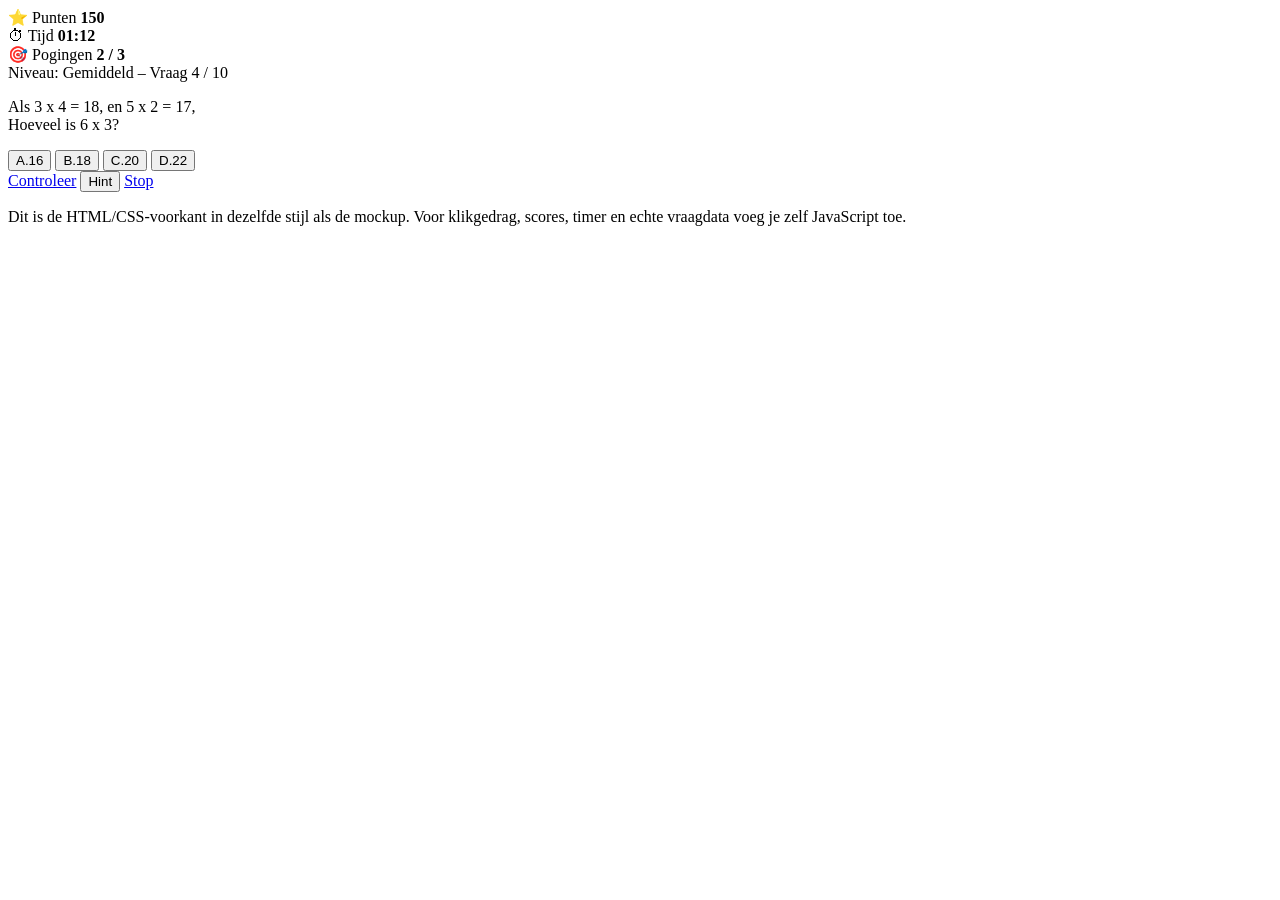
==== html/game.html @ 49a7d64b "eerste commit" ====
<!DOCTYPE html>
<html lang="nl">
<head>
  <meta charset="UTF-8" />
  <meta name="viewport" content="width=device-width, initial-scale=1.0" />
  <title>IQ Puzzel - Spel</title>
  <link rel="stylesheet" href="styles.css" />
</head>
<body class="page game-page">
  <main class="phone">
    <section class="screen-pad">
      <div class="status-row">
        <div class="status-item">
          <span>⭐ Punten</span>
          <strong>150</strong>
        </div>
        <div class="status-item">
          <span>⏱ Tijd</span>
          <strong>01:12</strong>
        </div>
        <div class="status-item">
          <span>🎯 Pogingen</span>
          <strong>2 / 3</strong>
        </div>
      </div>

      <div class="level-line">Niveau: Gemiddeld – Vraag 4 / 10</div>

      <section class="question-box">
        <p>Als 3 x 4 = 18, en 5 x 2 = 17,<br>Hoeveel is 6 x 3?</p>
      </section>

      <section class="answer-list" aria-label="Antwoordopties">
        <button class="answer" type="button"><span class="letter">A.</span><span class="value">16</span></button>
        <button class="answer" type="button"><span class="letter">B.</span><span class="value">18</span></button>
        <button class="answer" type="button"><span class="letter">C.</span><span class="value">20</span></button>
        <button class="answer" type="button"><span class="letter">D.</span><span class="value">22</span></button>
      </section>

      <div class="action-row">
        <a class="btn blue" href="results.html">Controleer</a>
        <button class="btn purple" type="button">Hint</button>
        <a class="btn red" href="index.html">Stop</a>
      </div>

      <p class="note">
        Dit is de HTML/CSS-voorkant in dezelfde stijl als de mockup.
        Voor klikgedrag, scores, timer en echte vraagdata voeg je zelf JavaScript toe.
      </p>
    </section>
  </main>
</body>
</html>
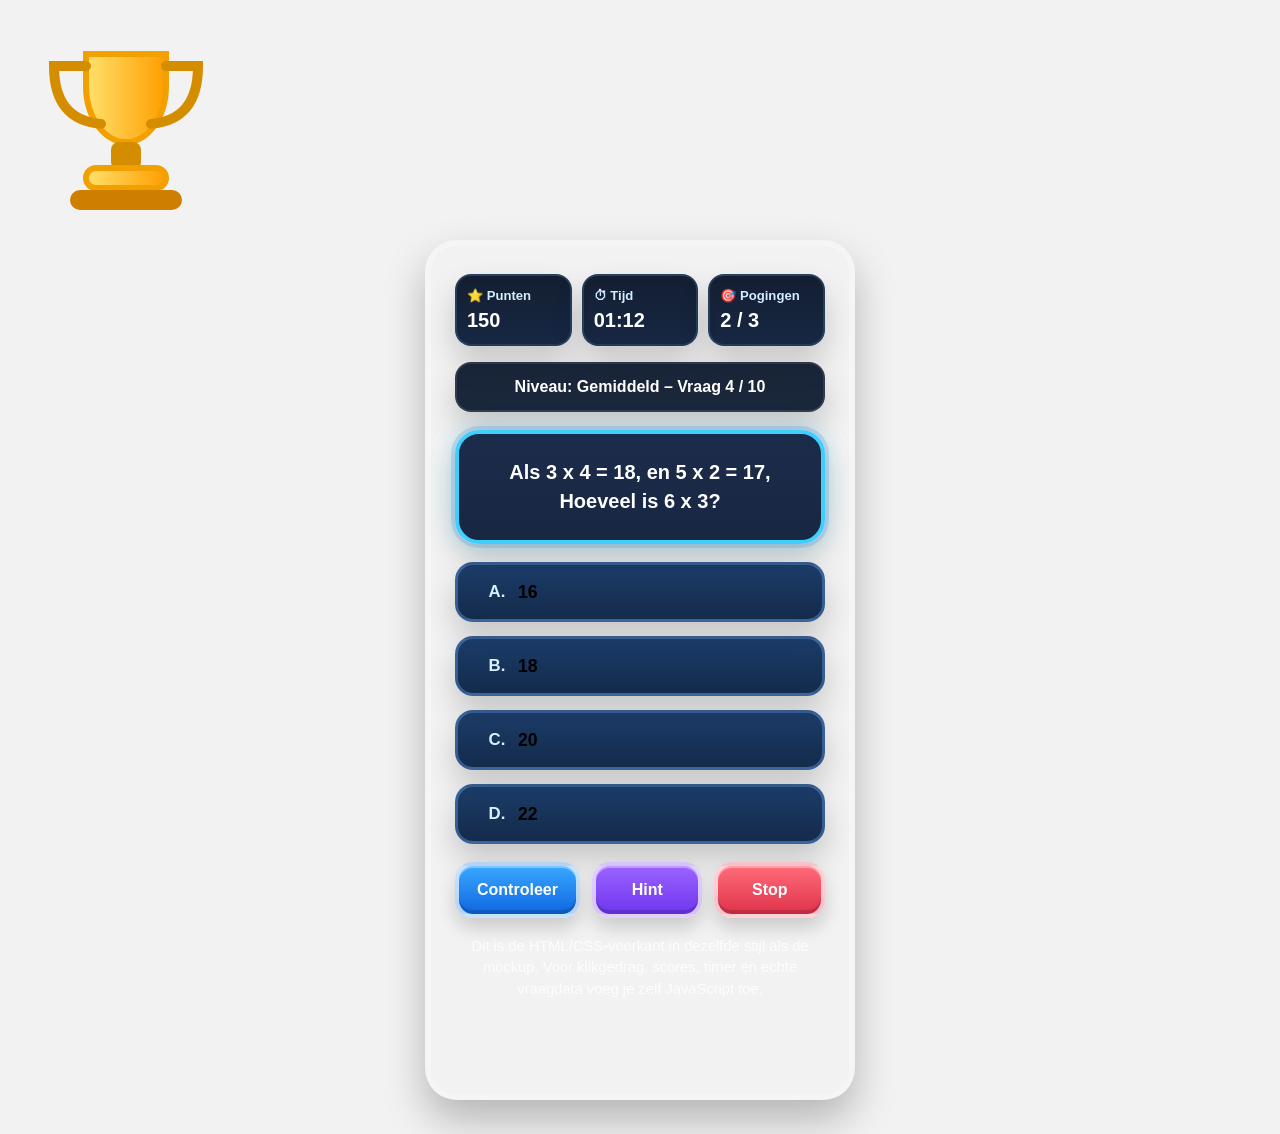
==== commit 154bb9fb: "html aangepast en linken toegevoegt" ====
--- a/html/game.html
+++ b/html/game.html
@@ -4,7 +4,8 @@
   <meta charset="UTF-8" />
   <meta name="viewport" content="width=device-width, initial-scale=1.0" />
   <title>IQ Puzzel - Spel</title>
-  <link rel="stylesheet" href="styles.css" />
+  <link rel="stylesheet" href="../css/styles.css" />
+  <img src="../img/trophy.svg" alt="Trofee" />
 </head>
 <body class="page game-page">
   <main class="phone">
@@ -49,5 +50,6 @@
       </p>
     </section>
   </main>
+  <script src="../js/script.js"></script>
 </body>
 </html>
--- a/css/styles.css
+++ b/css/styles.css
@@ -0,0 +1,370 @@
+* { box-sizing: border-box; margin: 0; padding: 0; }
+
+:root{
+  --white:#fff;
+  --blue1:#1d89ff;
+  --blue2:#0b56ca;
+  --blueDark:#071428;
+  --bluePanel:#0f2d57;
+  --textDark:#173057;
+  --yellow1:#ffd84e;
+  --yellow2:#ff9e00;
+  --orange1:#ffb32c;
+  --orange2:#ff7f00;
+  --purple1:#9a63ff;
+  --purple2:#6f36ef;
+  --cyan1:#39d8ff;
+  --cyan2:#12a7d9;
+  --green1:#77dc3f;
+  --green2:#47b822;
+  --red1:#ff6c79;
+  --red2:#df324a;
+  --softShadow:0 16px 30px rgba(0,0,0,.18);
+  --cardShadow:0 18px 40px rgba(23,48,87,.18);
+}
+
+html { scroll-behavior: smooth; }
+
+body{
+  font-family: Arial, Helvetica, sans-serif;
+  min-height:100vh;
+  color:var(--white);
+}
+
+img{ max-width:100%; display:block; }
+a{ text-decoration:none; color:inherit; }
+
+.page{
+  min-height:100vh;
+  padding: 20px 16px 34px;
+}
+
+.phone{
+  width:min(100%, 430px);
+  margin:0 auto;
+  min-height: calc(100vh - 40px);
+  border-radius: 32px;
+  overflow:hidden;
+  position:relative;
+  box-shadow: 0 20px 40px rgba(0,0,0,.25);
+  border: 6px solid rgba(255,255,255,.2);
+}
+
+.start-page{
+  background:
+    linear-gradient(rgba(20,98,211,.15), rgba(20,98,211,.15)),
+    url("img/bg-start.svg") center/cover no-repeat;
+}
+
+.game-page{
+  background:
+    linear-gradient(rgba(0,0,0,.05), rgba(0,0,0,.05)),
+    url("img/bg-game.svg") center/cover no-repeat;
+}
+
+.results-page{
+  background:
+    linear-gradient(rgba(15,7,38,.1), rgba(15,7,38,.1)),
+    url("img/bg-results.svg") center/cover no-repeat;
+}
+
+.screen-pad{
+  padding: 28px 24px 36px;
+}
+
+.logo-wrap{
+  text-align:center;
+  margin-top: 10px;
+}
+
+.logo-main{
+  font-size: clamp(3.4rem, 14vw, 5.8rem);
+  line-height: .88;
+  font-weight: 900;
+  letter-spacing: 1px;
+  text-transform: uppercase;
+  color:#ffe958;
+  text-shadow:
+    0 6px 0 #e14634,
+    0 10px 0 rgba(0,0,0,.18);
+  -webkit-text-stroke: 7px #e14634;
+  paint-order: stroke fill;
+}
+
+.logo-sub{
+  font-size: clamp(2.8rem, 12vw, 5rem);
+  line-height: .9;
+  font-weight: 900;
+  color:#c7efff;
+  text-shadow:
+    0 6px 0 #0053d6,
+    0 10px 0 rgba(0,0,0,.18);
+  -webkit-text-stroke: 7px #0053d6;
+  paint-order: stroke fill;
+}
+
+.bulb{
+  position:absolute;
+  top: 52px;
+  right: 24px;
+  font-size: 4rem;
+  filter: drop-shadow(0 8px 12px rgba(0,0,0,.18));
+}
+
+.subtitle{
+  text-align:center;
+  font-size: 1.05rem;
+  line-height: 1.45;
+  font-weight: 800;
+  margin: 18px auto 28px;
+  max-width: 290px;
+  text-shadow: 0 2px 0 rgba(0,0,0,.08);
+}
+
+.menu{
+  display:grid;
+  gap: 16px;
+  margin-top: 16px;
+}
+
+.btn{
+  min-height: 64px;
+  display:flex;
+  align-items:center;
+  justify-content:center;
+  text-align:center;
+  padding: 12px 18px;
+  border-radius: 22px;
+  color:#fff;
+  font-weight: 900;
+  font-size: 1.15rem;
+  box-shadow:
+    inset 0 2px 0 rgba(255,255,255,.35),
+    inset 0 -4px 0 rgba(0,0,0,.15),
+    0 10px 18px rgba(0,0,0,.16);
+  border: 4px solid rgba(255,255,255,.7);
+}
+
+.btn.orange{ background: linear-gradient(180deg, var(--orange1), var(--orange2)); }
+.btn.purple{ background: linear-gradient(180deg, var(--purple1), var(--purple2)); }
+.btn.cyan{ background: linear-gradient(180deg, var(--cyan1), var(--cyan2)); }
+.btn.yellow{ background: linear-gradient(180deg, #ffc931, #f2a100); }
+.btn.green{ background: linear-gradient(180deg, var(--green1), var(--green2)); }
+.btn.blue{ background: linear-gradient(180deg, #3aa8ff, #0e66e0); }
+.btn.red{ background: linear-gradient(180deg, var(--red1), var(--red2)); }
+
+.corner-emoji{
+  position:absolute;
+  font-size: 4rem;
+  opacity:.95;
+  filter: drop-shadow(0 8px 8px rgba(0,0,0,.12));
+}
+.corner-emoji.left{ left: -6px; bottom: 4px; }
+.corner-emoji.right{ right: 10px; bottom: 28px; }
+
+.section-title{
+  text-align:center;
+  font-size: 1.7rem;
+  font-weight: 900;
+  margin-bottom: 18px;
+  text-shadow: 0 2px 8px rgba(0,0,0,.18);
+}
+
+.card-panel{
+  background: rgba(5,17,36,.66);
+  border: 3px solid rgba(255,255,255,.18);
+  border-radius: 26px;
+  padding: 18px;
+  box-shadow: var(--softShadow);
+  backdrop-filter: blur(4px);
+}
+
+.how-list{
+  display:grid;
+  gap: 12px;
+  margin: 10px 0 20px;
+}
+.how-list li{
+  margin-left: 20px;
+  line-height:1.5;
+  font-weight:700;
+}
+
+.level-grid{
+  display:grid;
+  gap: 16px;
+  margin-top: 18px;
+}
+.level-card{
+  background: rgba(255,255,255,.12);
+  border: 3px solid rgba(255,255,255,.14);
+  border-radius: 24px;
+  padding: 16px;
+}
+.level-card h3{
+  font-size: 1.3rem;
+  margin-bottom: 8px;
+}
+.level-card p{
+  line-height:1.45;
+  margin-bottom: 14px;
+  color: #dbeaff;
+}
+
+.status-row{
+  display:grid;
+  grid-template-columns: repeat(3, 1fr);
+  gap: 10px;
+  margin-bottom: 16px;
+}
+.status-item{
+  background: linear-gradient(180deg, rgba(7,18,38,.95), rgba(10,28,57,.95));
+  border: 2px solid rgba(115,190,255,.18);
+  border-radius: 16px;
+  padding: 12px 10px;
+  box-shadow: var(--softShadow);
+}
+.status-item span{
+  display:block;
+  color:#d4edff;
+  font-size:.82rem;
+  font-weight:700;
+  margin-bottom: 6px;
+}
+.status-item strong{
+  font-size:1.25rem;
+  font-weight:900;
+}
+
+.level-line{
+  background: rgba(8,21,43,.92);
+  border: 2px solid rgba(255,255,255,.1);
+  border-radius: 16px;
+  text-align:center;
+  padding: 14px 16px;
+  font-size: 1rem;
+  font-weight: 800;
+  margin-bottom: 18px;
+  box-shadow: var(--softShadow);
+}
+
+.question-box{
+  background:
+    linear-gradient(180deg, rgba(16,33,66,.95), rgba(12,28,56,.95));
+  border: 4px solid #3fcfff;
+  border-radius: 24px;
+  padding: 24px 18px;
+  box-shadow:
+    0 0 0 4px rgba(40,117,198,.18),
+    0 0 22px rgba(63,207,255,.36),
+    var(--softShadow);
+  text-align:center;
+  margin-bottom: 18px;
+}
+.question-box p{
+  font-size: 1.25rem;
+  line-height: 1.45;
+  font-weight: 900;
+}
+
+.answer-list{
+  display:grid;
+  gap: 14px;
+  margin-bottom: 18px;
+}
+.answer{
+  background: linear-gradient(180deg, rgba(18,52,98,.96), rgba(10,34,68,.96));
+  border: 3px solid rgba(116,179,255,.35);
+  border-radius: 18px;
+  min-height: 60px;
+  display:flex;
+  align-items:center;
+  padding: 0 18px;
+  font-size: 1.1rem;
+  font-weight: 900;
+  box-shadow: var(--softShadow);
+}
+.answer .letter{
+  font-size: 1.05rem;
+  width: 42px;
+  color:#d8efff;
+}
+.answer .value{
+  font-size: 1.1rem;
+}
+
+.action-row{
+  display:grid;
+  grid-template-columns: 1fr 1fr 1fr;
+  gap: 12px;
+}
+.action-row .btn{ min-height:56px; font-size:1rem; border-radius:18px; }
+
+.result-title{
+  text-align:center;
+  font-size: clamp(2.2rem, 11vw, 4rem);
+  line-height: .92;
+  font-weight: 900;
+  color:#ffd84e;
+  margin: 10px 0 18px;
+  text-transform: uppercase;
+  text-shadow:
+    0 5px 0 #d44837,
+    0 10px 0 rgba(0,0,0,.16);
+  -webkit-text-stroke: 6px #d44837;
+  paint-order: stroke fill;
+}
+
+.score-board{
+  background: rgba(40,24,71,.6);
+  border: 3px solid rgba(255,255,255,.12);
+  border-radius: 26px;
+  padding: 18px;
+  box-shadow: var(--softShadow);
+}
+
+.score-row{
+  display:flex;
+  align-items:center;
+  justify-content:space-between;
+  gap:14px;
+  padding: 16px 6px;
+  border-bottom: 1px solid rgba(255,255,255,.14);
+  font-size: 1rem;
+}
+.score-row:last-child{ border-bottom:none; }
+.score-row span{
+  font-weight: 800;
+}
+.score-row strong{
+  font-size: 1.3rem;
+  color:#ffe07b;
+}
+
+.trophy-wrap{
+  display:flex;
+  justify-content:center;
+  margin: 18px 0 18px;
+}
+.trophy-wrap img{
+  width: 98px;
+}
+
+.mt-20{ margin-top:20px; }
+.mt-26{ margin-top:26px; }
+
+.note{
+  margin-top: 18px;
+  font-size: .92rem;
+  color: rgba(255,255,255,.85);
+  line-height:1.45;
+  text-align:center;
+}
+
+@media (max-width: 420px){
+  .screen-pad{ padding: 24px 18px 30px; }
+  .bulb{ right:16px; top:48px; font-size:3.5rem; }
+  .logo-main{ -webkit-text-stroke: 5px #e14634; }
+  .logo-sub{ -webkit-text-stroke: 5px #0053d6; }
+  .result-title{ -webkit-text-stroke: 4px #d44837; }
+}
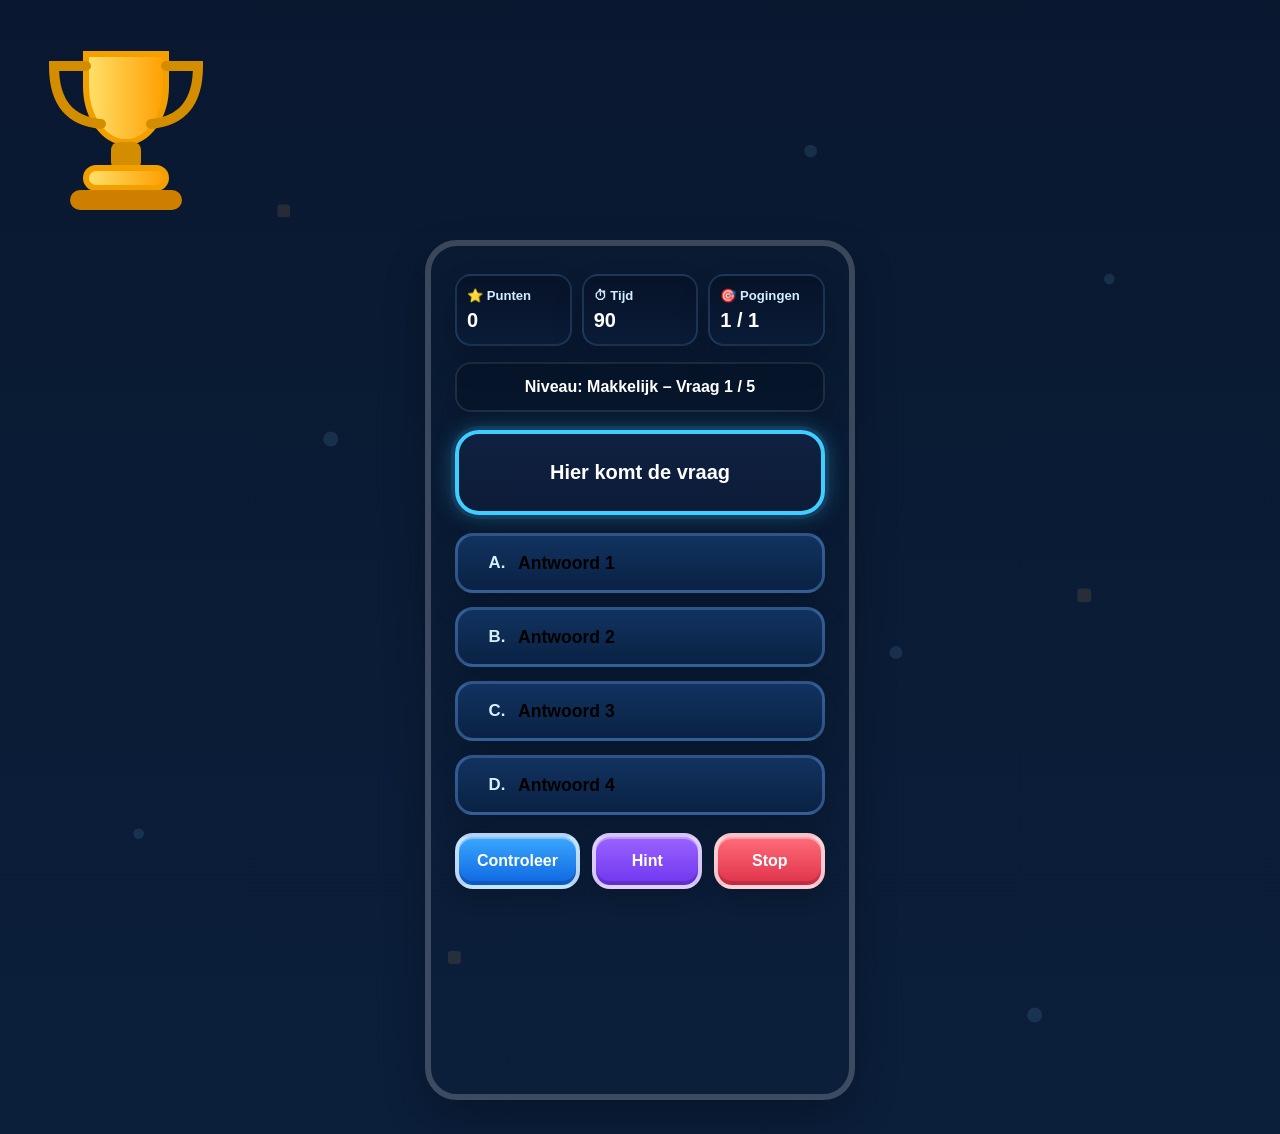
==== commit 1f44c847: "html en css  aangepast en js code toegevoegt" ====
--- a/html/game.html
+++ b/html/game.html
@@ -13,43 +13,52 @@
       <div class="status-row">
         <div class="status-item">
           <span>⭐ Punten</span>
-          <strong>150</strong>
+          <strong id="score-value">0</strong>
         </div>
         <div class="status-item">
           <span>⏱ Tijd</span>
-          <strong>01:12</strong>
+          <strong id="timer-value">90</strong>
         </div>
         <div class="status-item">
           <span>🎯 Pogingen</span>
-          <strong>2 / 3</strong>
+          <strong id="attempts-value">1 / 1</strong>
         </div>
       </div>
 
-      <div class="level-line">Niveau: Gemiddeld – Vraag 4 / 10</div>
+      <div class="level-line" id="level-line">Niveau: Makkelijk – Vraag 1 / 5</div>
 
       <section class="question-box">
-        <p>Als 3 x 4 = 18, en 5 x 2 = 17,<br>Hoeveel is 6 x 3?</p>
+        <p id="question-text">Hier komt de vraag</p>
       </section>
 
       <section class="answer-list" aria-label="Antwoordopties">
-        <button class="answer" type="button"><span class="letter">A.</span><span class="value">16</span></button>
-        <button class="answer" type="button"><span class="letter">B.</span><span class="value">18</span></button>
-        <button class="answer" type="button"><span class="letter">C.</span><span class="value">20</span></button>
-        <button class="answer" type="button"><span class="letter">D.</span><span class="value">22</span></button>
+        <button class="answer answer-btn" id="answer-btn-0" type="button">
+          <span class="letter">A.</span><span class="value">Antwoord 1</span>
+        </button>
+
+        <button class="answer answer-btn" id="answer-btn-1" type="button">
+          <span class="letter">B.</span><span class="value">Antwoord 2</span>
+        </button>
+
+        <button class="answer answer-btn" id="answer-btn-2" type="button">
+          <span class="letter">C.</span><span class="value">Antwoord 3</span>
+        </button>
+
+        <button class="answer answer-btn" id="answer-btn-3" type="button">
+          <span class="letter">D.</span><span class="value">Antwoord 4</span>
+        </button>
       </section>
 
       <div class="action-row">
-        <a class="btn blue" href="results.html">Controleer</a>
-        <button class="btn purple" type="button">Hint</button>
-        <a class="btn red" href="index.html">Stop</a>
+        <button class="btn blue" id="submit-btn" type="button">Controleer</button>
+        <button class="btn purple" id="hint-btn" type="button">Hint</button>
+        <button class="btn red" id="quit-btn" type="button">Stop</button>
       </div>
 
-      <p class="note">
-        Dit is de HTML/CSS-voorkant in dezelfde stijl als de mockup.
-        Voor klikgedrag, scores, timer en echte vraagdata voeg je zelf JavaScript toe.
-      </p>
+      <p class="note" id="feedback-text"></p>
     </section>
   </main>
+
   <script src="../js/script.js"></script>
 </body>
 </html>
--- a/css/styles.css
+++ b/css/styles.css
@@ -53,19 +53,19 @@
 .start-page{
   background:
     linear-gradient(rgba(20,98,211,.15), rgba(20,98,211,.15)),
-    url("img/bg-start.svg") center/cover no-repeat;
+    url("../img/bg-start.svg") center/cover no-repeat;
 }
 
 .game-page{
   background:
     linear-gradient(rgba(0,0,0,.05), rgba(0,0,0,.05)),
-    url("img/bg-game.svg") center/cover no-repeat;
+    url("../img/bg-game.svg") center/cover no-repeat;
 }
 
 .results-page{
   background:
     linear-gradient(rgba(15,7,38,.1), rgba(15,7,38,.1)),
-    url("img/bg-results.svg") center/cover no-repeat;
+    url("../img/bg-results.svg") center/cover no-repeat;
 }
 
 .screen-pad{
@@ -289,6 +289,10 @@
   width: 42px;
   color:#d8efff;
 }
+.answer.selected {
+  border: 3px solid #ffd54a;
+  transform: scale(1.02);
+}
 .answer .value{
   font-size: 1.1rem;
 }
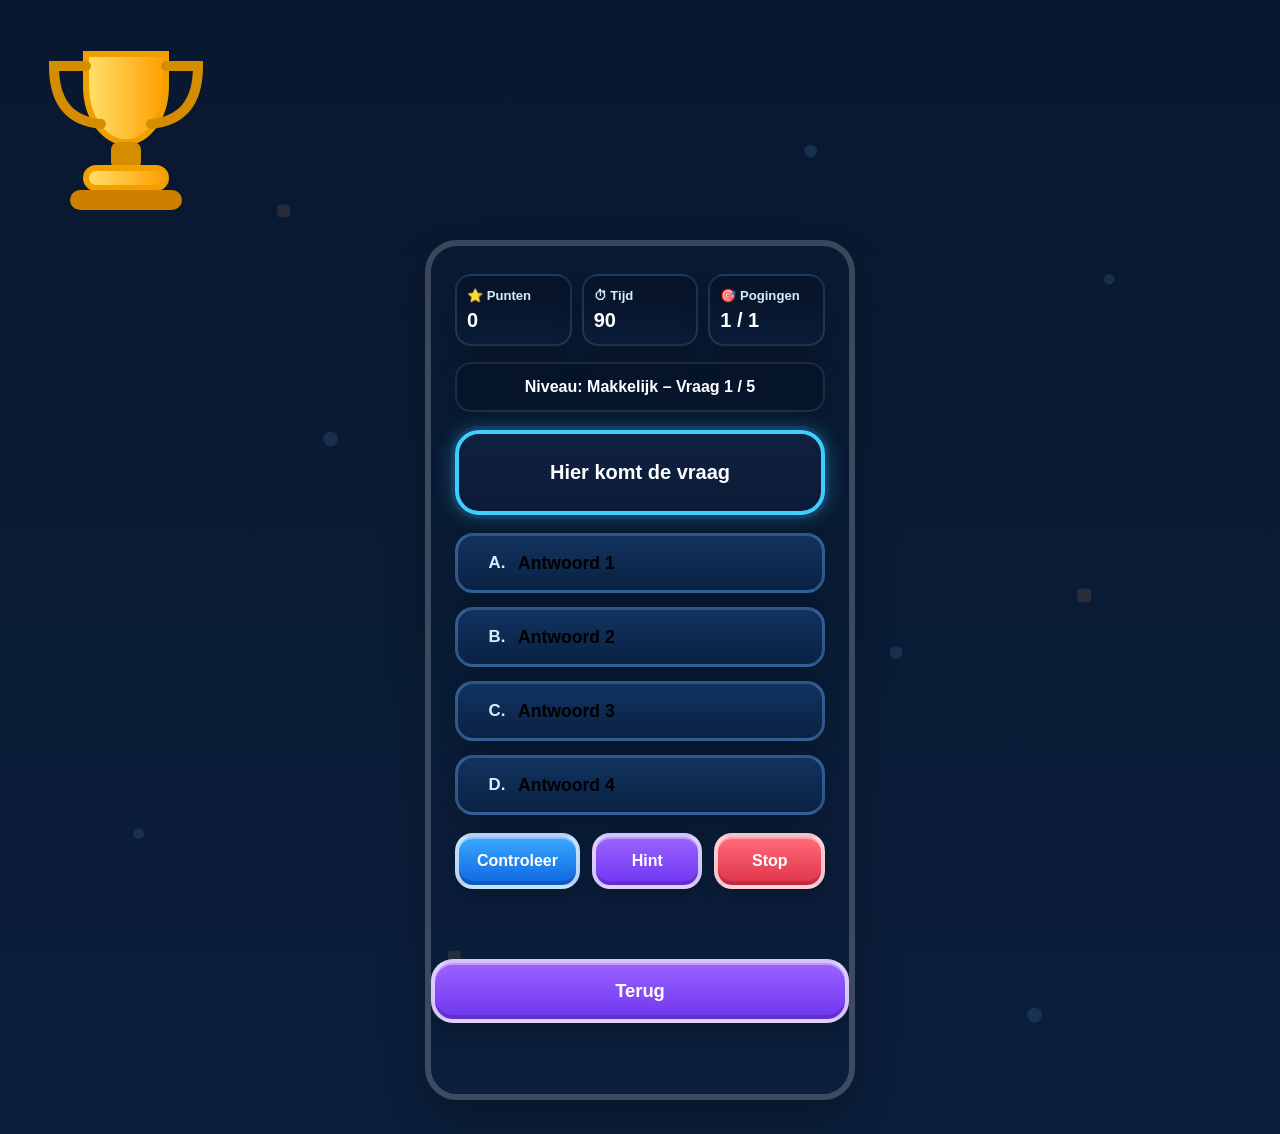
==== commit 1ed6fc7a: "js code toegevoegt" ====
--- a/html/game.html
+++ b/html/game.html
@@ -57,8 +57,11 @@
 
       <p class="note" id="feedback-text"></p>
     </section>
+    <div class="menu">
+      <!-- <a class="btn orange" href="game.html">Start Nu</a> -->
+      <a class="btn purple" href="index.html">Terug</a>
+    </div>
   </main>
-
   <script src="../js/script.js"></script>
 </body>
 </html>
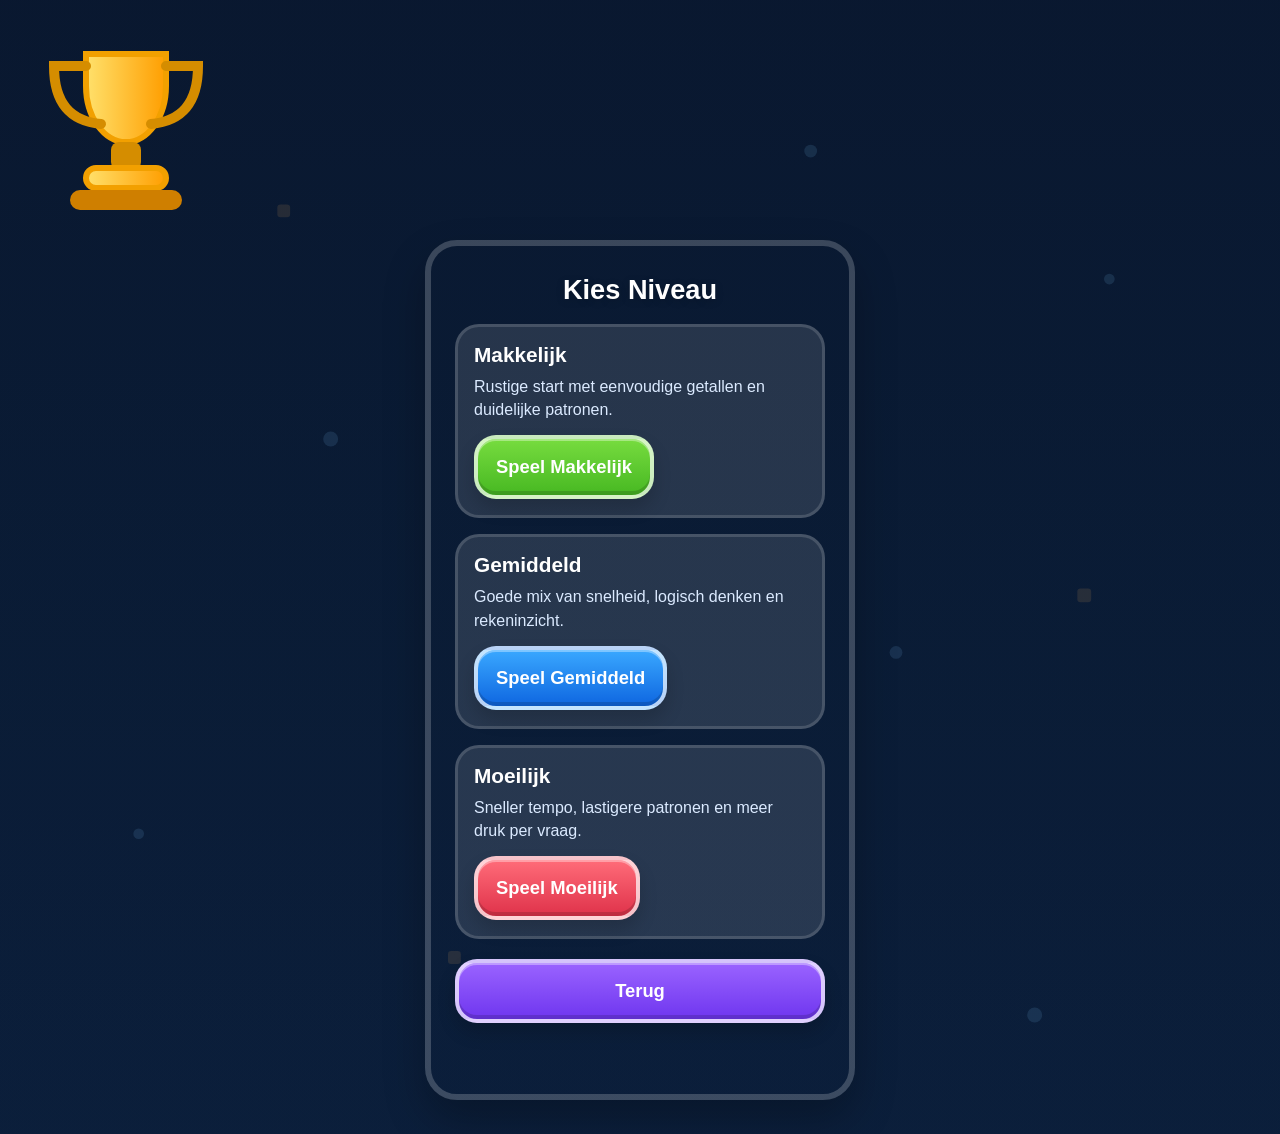
==== commit dcfbf883: "latste_versie" ====
--- a/html/game.html
+++ b/html/game.html
@@ -17,7 +17,7 @@
         </div>
         <div class="status-item">
           <span>⏱ Tijd</span>
-          <strong id="timer-value">90</strong>
+          <strong id="timer-value">150</strong>
         </div>
         <div class="status-item">
           <span>🎯 Pogingen</span>
--- a/css/styles.css
+++ b/css/styles.css
@@ -295,8 +295,9 @@
 }
 .answer .value{
   font-size: 1.1rem;
-}
-
+  color: white;
+}
+ 
 .action-row{
   display:grid;
   grid-template-columns: 1fr 1fr 1fr;
@@ -306,9 +307,9 @@
 
 .result-title{
   text-align:center;
-  font-size: clamp(2.2rem, 11vw, 4rem);
+  font-size: clamp(2rem, 8vw, 3rem);
   line-height: .92;
-  font-weight: 900;
+  font-weight: 400;
   color:#ffd84e;
   margin: 10px 0 18px;
   text-transform: uppercase;
